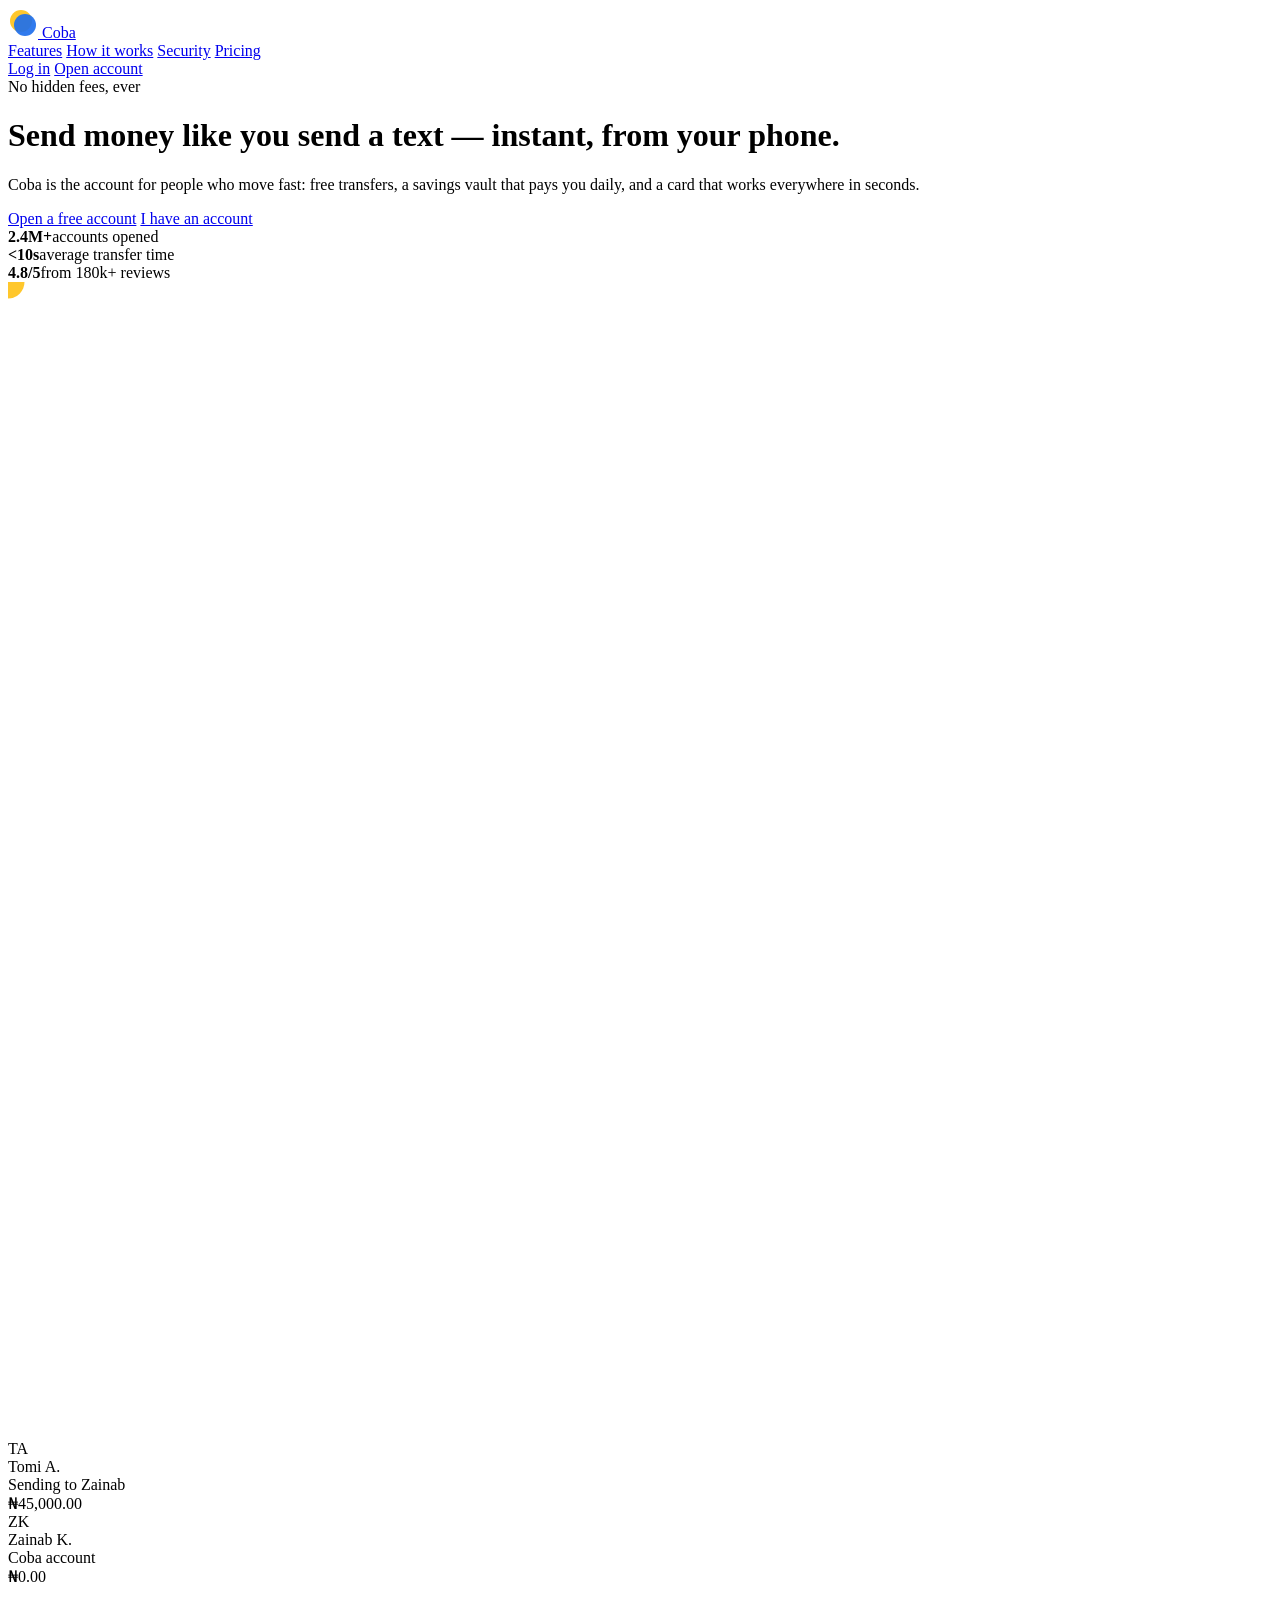
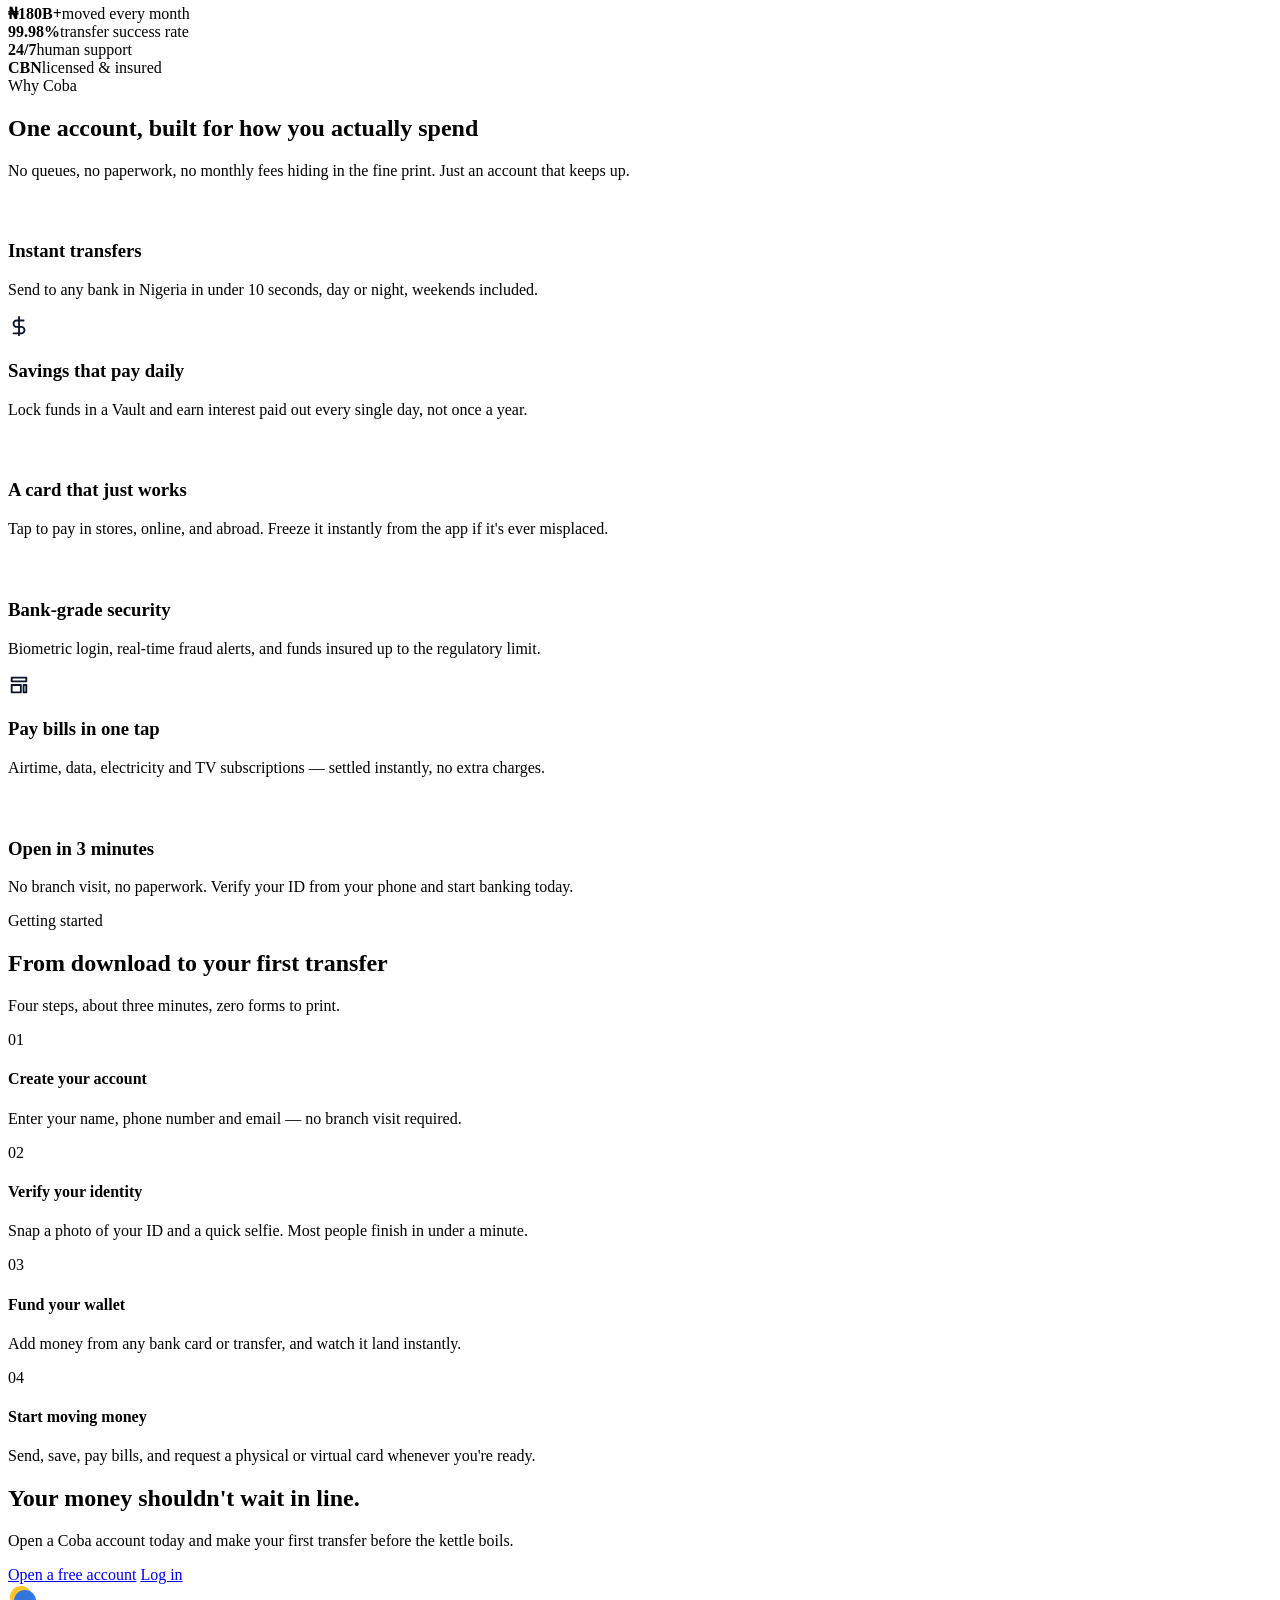
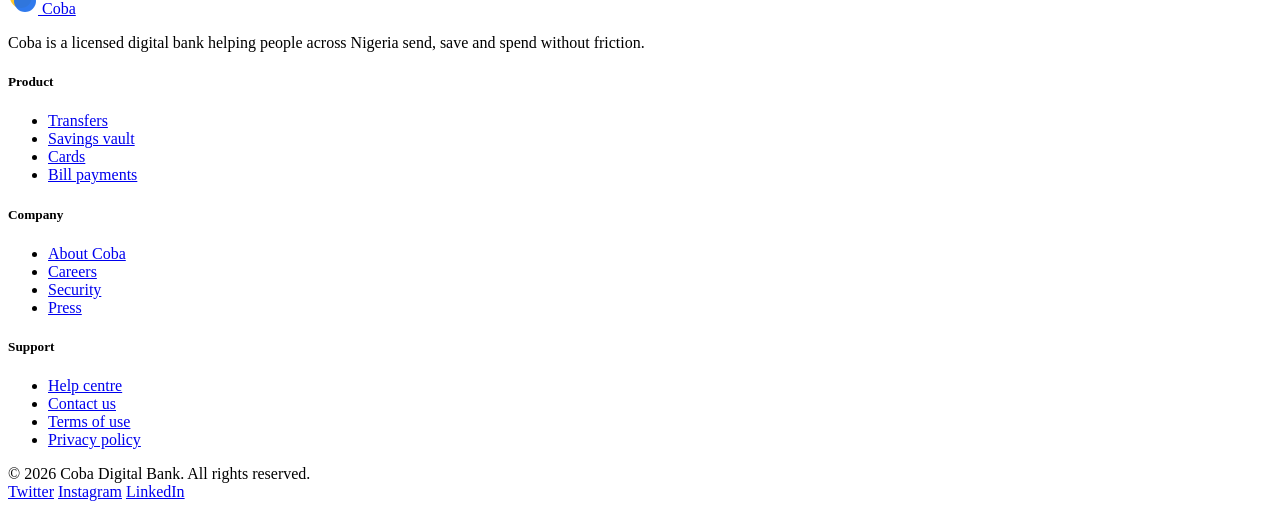
==== index.html @ 5fc4c396 "Add files via upload" ====
<!DOCTYPE html>
<html lang="en">
<head>
<meta charset="UTF-8">
<meta name="viewport" content="width=device-width, initial-scale=1.0">
<title>Coba — Banking that moves at the speed of now</title>
<link rel="stylesheet" href="styles.css">
</head>
<body>

<nav class="nav">
  <div class="nav-inner">
    <a href="index.html" class="logo">
      <span class="logo-mark">
        <svg viewBox="0 0 30 30" width="30" height="30">
          <circle cx="13" cy="13" r="11" fill="#FFC72C"/>
          <circle cx="17" cy="17" r="11" fill="#1E6FEB" opacity="0.92"/>
        </svg>
      </span>
      Coba
    </a>
    <div class="nav-links">
      <a href="#features">Features</a>
      <a href="#how">How it works</a>
      <a href="#trust">Security</a>
      <a href="#cta">Pricing</a>
    </div>
    <div class="nav-actions">
      <a href="login.html" class="btn btn-ghost">Log in</a>
      <a href="signup.html" class="btn btn-primary">Open account</a>
    </div>
  </div>
</nav>

<header class="hero">
  <div class="container hero-inner">
    <div class="hero-copy">
      <span class="eyebrow"><span class="dot"></span> No hidden fees, ever</span>
      <h1>Send money like you send a text — <span class="hl">instant</span>, from your phone.</h1>
      <p class="lead">Coba is the account for people who move fast: free transfers, a savings vault that pays you daily, and a card that works everywhere in seconds.</p>
      <div class="hero-cta">
        <a href="signup.html" class="btn btn-primary btn-lg">Open a free account</a>
        <a href="login.html" class="btn btn-ghost btn-lg">I have an account</a>
      </div>
      <div class="hero-proof">
        <div><b>2.4M+</b><span>accounts opened</span></div>
        <div><b>&lt;10s</b><span>average transfer time</span></div>
        <div><b>4.8/5</b><span>from 180k+ reviews</span></div>
      </div>
    </div>

    <div class="beam-stage" aria-hidden="true">
      <svg class="beam-path" viewBox="0 0 460 420" fill="none" xmlns="http://www.w3.org/2000/svg">
        <path id="beamCurve" d="M110 90 C 260 90, 200 330, 350 330" stroke="rgba(255,255,255,0.16)" stroke-width="2" stroke-dasharray="2 10" stroke-linecap="round"/>
        <circle id="beamSpark" class="beam-spark" r="6" fill="#FFC72C"/>
        <circle id="beamRing" r="6" fill="none" stroke="#FFC72C" stroke-width="2" opacity="0"/>
      </svg>

      <div class="beam-card from">
        <div class="who">
          <div class="avatar">TA</div>
          <div>
            <div class="name">Tomi A.</div>
            <div class="role">Sending to Zainab</div>
          </div>
        </div>
        <div class="amt">₦45,000.00</div>
      </div>

      <div class="beam-card to">
        <div class="who">
          <div class="avatar">ZK</div>
          <div>
            <div class="name">Zainab K.</div>
            <div class="role">Coba account</div>
          </div>
        </div>
        <div class="amt" id="receivedAmt">₦0.00</div>
        <span class="status" id="receivedStatus" style="opacity:0"><span class="dot"></span> Received</span>
      </div>
    </div>
  </div>
</header>

<section class="trustbar" id="trust">
  <div class="container trust-inner">
    <div class="trust-item"><b>₦180B+</b><span>moved every month</span></div>
    <div class="trust-item"><b>99.98%</b><span>transfer success rate</span></div>
    <div class="trust-item"><b>24/7</b><span>human support</span></div>
    <div class="trust-item"><b>CBN</b><span>licensed &amp; insured</span></div>
  </div>
</section>

<section id="features" class="features">
  <div class="container">
    <div class="section-head">
      <span class="kicker">Why Coba</span>
      <h2>One account, built for how you actually spend</h2>
      <p>No queues, no paperwork, no monthly fees hiding in the fine print. Just an account that keeps up.</p>
    </div>
    <div class="feature-grid">
      <div class="feature-card">
        <div class="feature-icon">
          <svg width="22" height="22" viewBox="0 0 24 24" fill="none"><path d="M4 12h16M14 6l6 6-6 6" stroke="#fff" stroke-width="2" stroke-linecap="round" stroke-linejoin="round"/></svg>
        </div>
        <h3>Instant transfers</h3>
        <p>Send to any bank in Nigeria in under 10 seconds, day or night, weekends included.</p>
      </div>
      <div class="feature-card">
        <div class="feature-icon">
          <svg width="22" height="22" viewBox="0 0 24 24" fill="none"><path d="M12 2v20M17 6H9.5a3.5 3.5 0 000 7h5a3.5 3.5 0 010 7H6" stroke="#0A1428" stroke-width="2" stroke-linecap="round"/></svg>
        </div>
        <h3>Savings that pay daily</h3>
        <p>Lock funds in a Vault and earn interest paid out every single day, not once a year.</p>
      </div>
      <div class="feature-card">
        <div class="feature-icon">
          <svg width="22" height="22" viewBox="0 0 24 24" fill="none"><rect x="3" y="6" width="18" height="13" rx="2.5" stroke="#fff" stroke-width="2"/><path d="M3 10h18" stroke="#fff" stroke-width="2"/></svg>
        </div>
        <h3>A card that just works</h3>
        <p>Tap to pay in stores, online, and abroad. Freeze it instantly from the app if it's ever misplaced.</p>
      </div>
      <div class="feature-card">
        <div class="feature-icon">
          <svg width="22" height="22" viewBox="0 0 24 24" fill="none"><path d="M12 3l7 3v6c0 4.5-3 7.5-7 9-4-1.5-7-4.5-7-9V6l7-3z" stroke="#fff" stroke-width="2" stroke-linejoin="round"/></svg>
        </div>
        <h3>Bank-grade security</h3>
        <p>Biometric login, real-time fraud alerts, and funds insured up to the regulatory limit.</p>
      </div>
      <div class="feature-card">
        <div class="feature-icon">
          <svg width="22" height="22" viewBox="0 0 24 24" fill="none"><path d="M4 4h16v4H4zM4 12h10v8H4zM17 12h3v8h-3z" stroke="#0A1428" stroke-width="2" stroke-linejoin="round"/></svg>
        </div>
        <h3>Pay bills in one tap</h3>
        <p>Airtime, data, electricity and TV subscriptions — settled instantly, no extra charges.</p>
      </div>
      <div class="feature-card">
        <div class="feature-icon">
          <svg width="22" height="22" viewBox="0 0 24 24" fill="none"><circle cx="12" cy="12" r="9" stroke="#fff" stroke-width="2"/><path d="M12 7v5l3 3" stroke="#fff" stroke-width="2" stroke-linecap="round"/></svg>
        </div>
        <h3>Open in 3 minutes</h3>
        <p>No branch visit, no paperwork. Verify your ID from your phone and start banking today.</p>
      </div>
    </div>
  </div>
</section>

<section id="how">
  <div class="container">
    <div class="section-head">
      <span class="kicker">Getting started</span>
      <h2>From download to your first transfer</h2>
      <p>Four steps, about three minutes, zero forms to print.</p>
    </div>
    <div class="steps">
      <div class="step">
        <div class="step-num">01</div>
        <h4>Create your account</h4>
        <p>Enter your name, phone number and email — no branch visit required.</p>
        <div class="step-line"></div>
      </div>
      <div class="step">
        <div class="step-num">02</div>
        <h4>Verify your identity</h4>
        <p>Snap a photo of your ID and a quick selfie. Most people finish in under a minute.</p>
        <div class="step-line"></div>
      </div>
      <div class="step">
        <div class="step-num">03</div>
        <h4>Fund your wallet</h4>
        <p>Add money from any bank card or transfer, and watch it land instantly.</p>
        <div class="step-line"></div>
      </div>
      <div class="step">
        <div class="step-num">04</div>
        <h4>Start moving money</h4>
        <p>Send, save, pay bills, and request a physical or virtual card whenever you're ready.</p>
        <div class="step-line"></div>
      </div>
    </div>
  </div>
</section>

<section id="cta">
  <div class="container">
    <div class="cta-band">
      <div class="cta-text">
        <h2>Your money shouldn't wait in line.</h2>
        <p>Open a Coba account today and make your first transfer before the kettle boils.</p>
      </div>
      <div class="cta-actions">
        <a href="signup.html" class="btn btn-primary btn-lg">Open a free account</a>
        <a href="login.html" class="btn btn-ghost btn-lg">Log in</a>
      </div>
    </div>
  </div>
</section>

<footer>
  <div class="container">
    <div class="footer-grid">
      <div class="footer-brand">
        <a href="index.html" class="logo">
          <span class="logo-mark">
            <svg viewBox="0 0 30 30" width="30" height="30">
              <circle cx="13" cy="13" r="11" fill="#FFC72C"/>
              <circle cx="17" cy="17" r="11" fill="#1E6FEB" opacity="0.92"/>
            </svg>
          </span>
          Coba
        </a>
        <p>Coba is a licensed digital bank helping people across Nigeria send, save and spend without friction.</p>
      </div>
      <div class="footer-col">
        <h5>Product</h5>
        <ul>
          <li><a href="#features">Transfers</a></li>
          <li><a href="#features">Savings vault</a></li>
          <li><a href="#features">Cards</a></li>
          <li><a href="#features">Bill payments</a></li>
        </ul>
      </div>
      <div class="footer-col">
        <h5>Company</h5>
        <ul>
          <li><a href="#">About Coba</a></li>
          <li><a href="#">Careers</a></li>
          <li><a href="#trust">Security</a></li>
          <li><a href="#">Press</a></li>
        </ul>
      </div>
      <div class="footer-col">
        <h5>Support</h5>
        <ul>
          <li><a href="#">Help centre</a></li>
          <li><a href="#">Contact us</a></li>
          <li><a href="#">Terms of use</a></li>
          <li><a href="#">Privacy policy</a></li>
        </ul>
      </div>
    </div>
    <div class="footer-bottom">
      <span>© 2026 Coba Digital Bank. All rights reserved.</span>
      <div class="socials">
        <a href="#" aria-label="Twitter">Twitter</a>
        <a href="#" aria-label="Instagram">Instagram</a>
        <a href="#" aria-label="LinkedIn">LinkedIn</a>
      </div>
    </div>
  </div>
</footer>

<script src="script.js"></script>
</body>
</html>
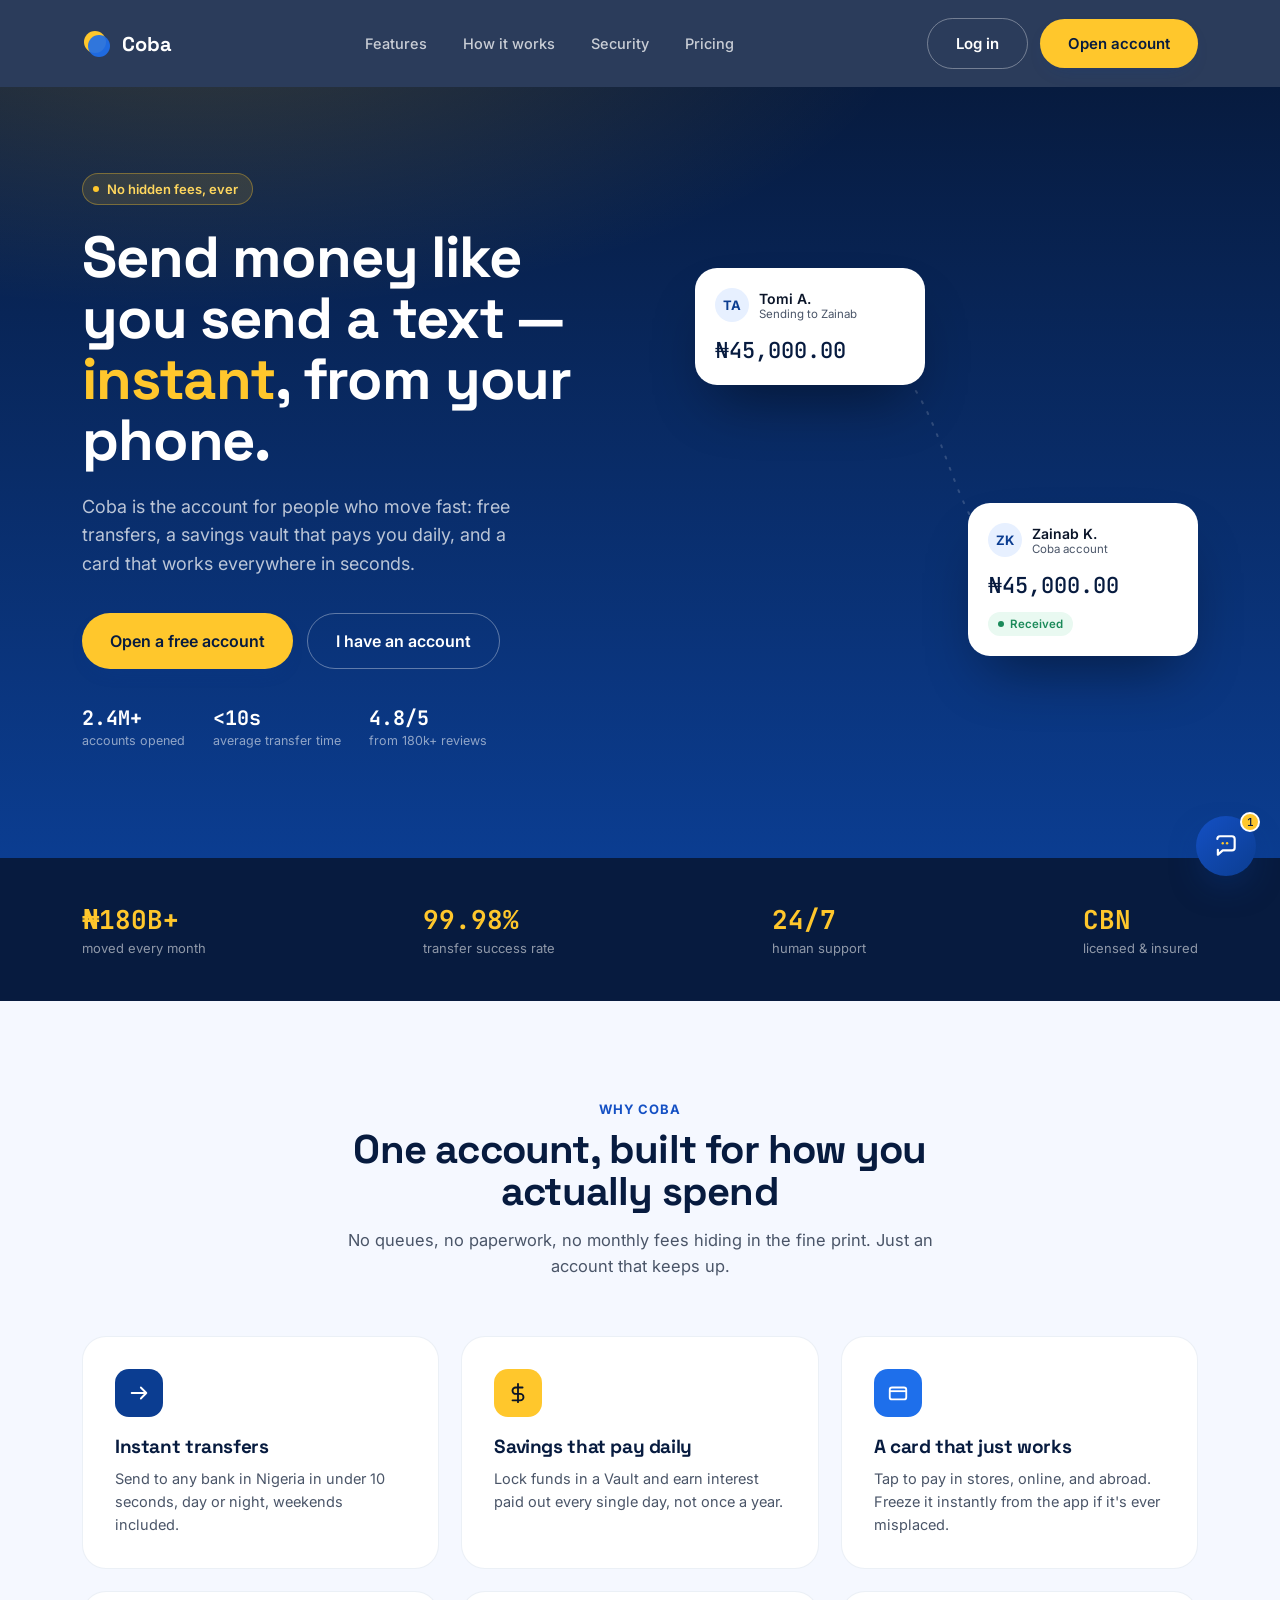
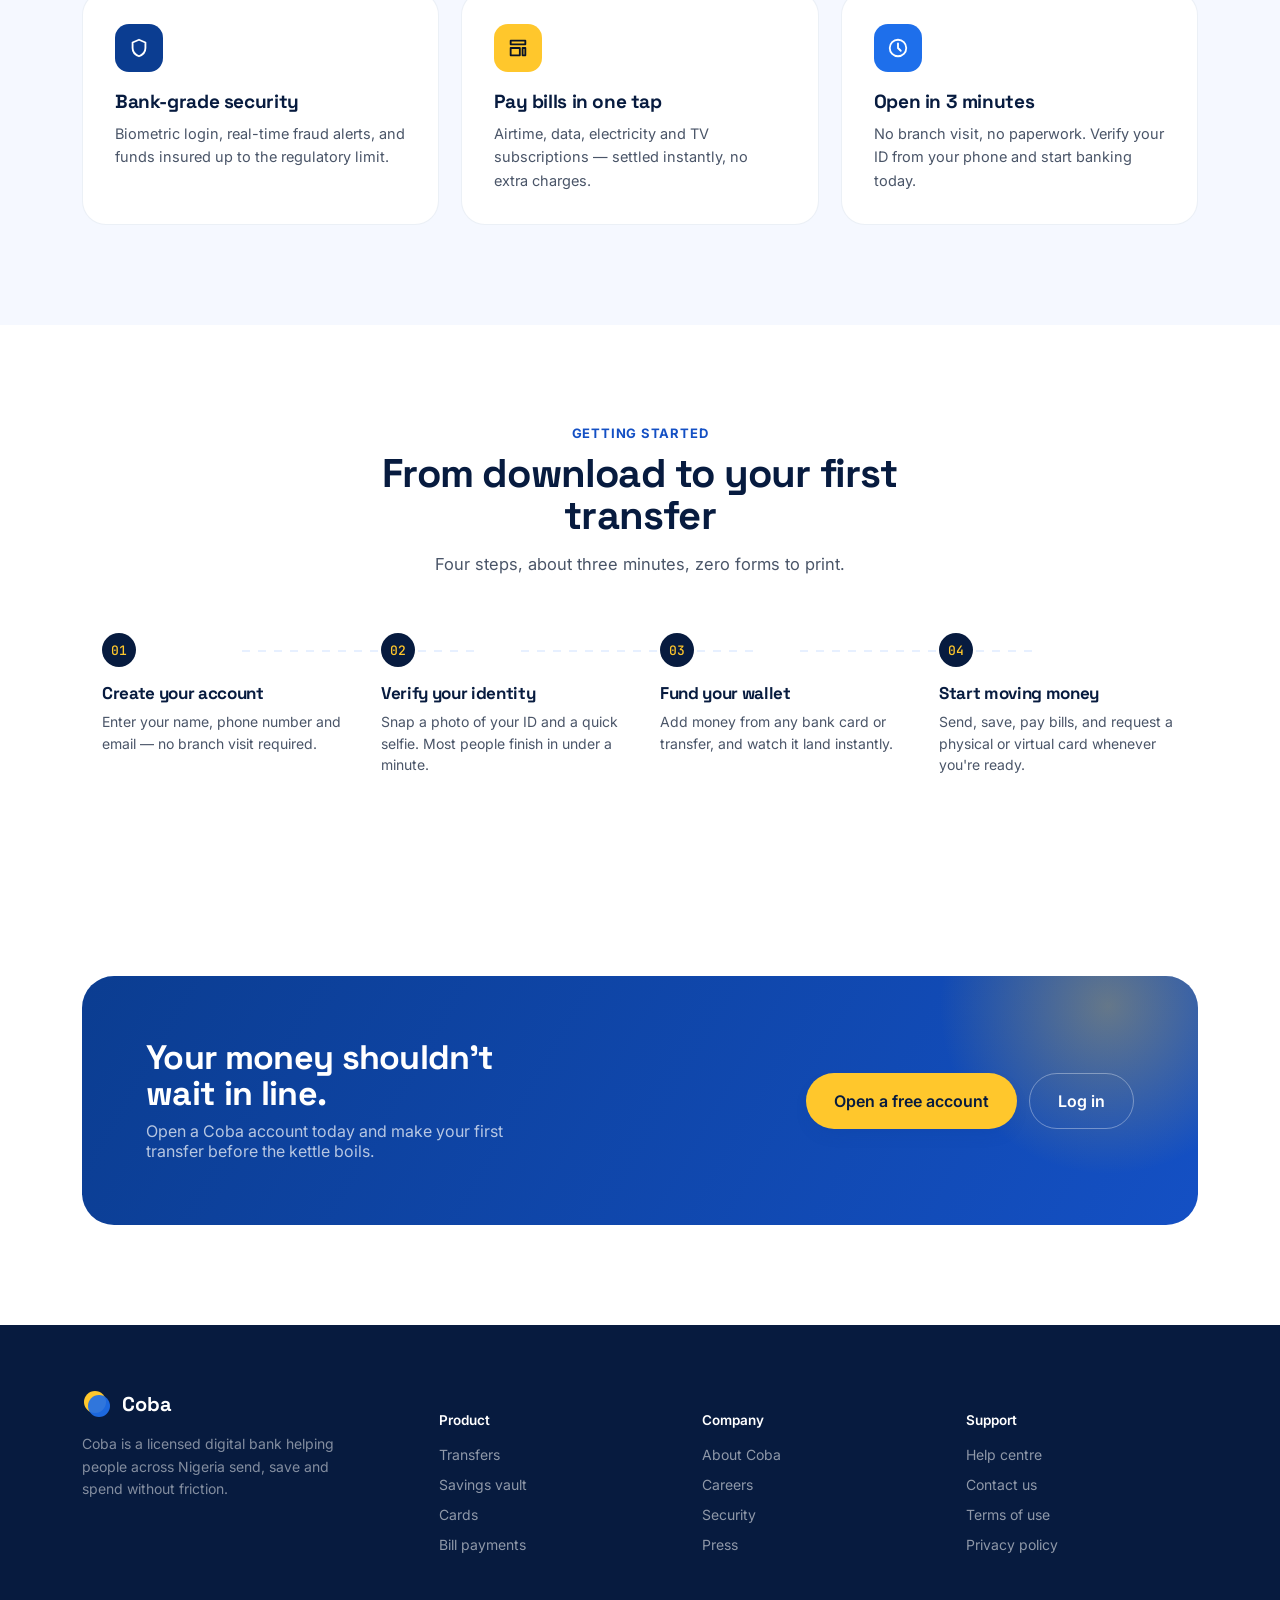
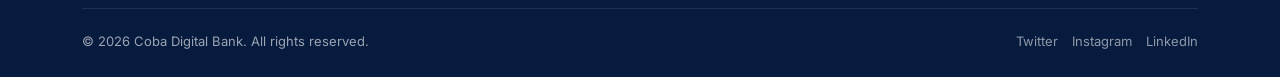
==== commit da243db5: "Add files via upload" ====
--- a/index.html
+++ b/index.html
@@ -5,6 +5,7 @@
 <meta name="viewport" content="width=device-width, initial-scale=1.0">
 <title>Coba — Banking that moves at the speed of now</title>
 <link rel="stylesheet" href="styles.css">
+<link rel="stylesheet" href="chat-widget.css">
 </head>
 <body>
 
@@ -250,6 +251,72 @@
   </div>
 </footer>
 
+<div id="cobaChatRoot">
+  <button id="chatBubble" class="chat-bubble" aria-label="Open Coba Assistant">
+    <svg class="icon-chat" width="26" height="26" viewBox="0 0 24 24" fill="none"><path d="M4 5.5A2.5 2.5 0 0 1 6.5 3h11A2.5 2.5 0 0 1 20 5.5v8a2.5 2.5 0 0 1-2.5 2.5H9l-4.5 4V15.5" stroke="#fff" stroke-width="2" stroke-linejoin="round" stroke-linecap="round"/><circle cx="9" cy="9.5" r="1.1" fill="#FFC72C"/><circle cx="13" cy="9.5" r="1.1" fill="#FFC72C"/></svg>
+    <svg class="icon-close" width="22" height="22" viewBox="0 0 24 24" fill="none"><path d="M6 6l12 12M18 6L6 18" stroke="#fff" stroke-width="2.2" stroke-linecap="round"/></svg>
+    <span class="chat-bubble-ping" aria-hidden="true"></span>
+    <span class="chat-bubble-badge" id="chatBadge">1</span>
+  </button>
+
+  <div class="chat-panel" id="chatPanel" role="dialog" aria-label="Coba Assistant" aria-hidden="true">
+    <div class="chat-panel-inner">
+      <div class="chat-sidebar-overlay" id="sidebarOverlay"></div>
+
+      <div class="chat-sidebar" id="chatSidebar">
+        <div class="chat-sidebar-head">
+          <span>Your chats</span>
+          <button class="icon-btn" id="closeSidebarBtn" aria-label="Close chat list" style="background:rgba(11,61,145,0.08);color:#0B3D91;">
+            <svg width="14" height="14" viewBox="0 0 24 24" fill="none"><path d="M6 6l12 12M18 6L6 18" stroke="currentColor" stroke-width="2.2" stroke-linecap="round"/></svg>
+          </button>
+        </div>
+        <button class="new-chat-btn" id="newChatBtn">
+          <svg width="14" height="14" viewBox="0 0 24 24" fill="none"><path d="M12 5v14M5 12h14" stroke="currentColor" stroke-width="2.2" stroke-linecap="round"/></svg>
+          New chat
+        </button>
+        <div class="chat-session-list" id="chatSessionList"></div>
+      </div>
+
+      <div class="chat-main">
+        <div class="chat-header">
+          <button class="icon-btn" id="historyBtn" aria-label="Chat history">
+            <svg width="16" height="16" viewBox="0 0 24 24" fill="none"><circle cx="12" cy="12" r="9" stroke="#fff" stroke-width="2"/><path d="M12 7v5l3 3" stroke="#fff" stroke-width="2" stroke-linecap="round"/></svg>
+          </button>
+          <div class="chat-header-title">
+            <span class="chat-avatar">
+              <svg viewBox="0 0 30 30" width="20" height="20"><circle cx="13" cy="13" r="11" fill="#FFC72C"/><circle cx="17" cy="17" r="11" fill="#1E6FEB" opacity="0.92"/></svg>
+            </span>
+            <div>
+              <div class="chat-name">Coba Assistant</div>
+              <div class="chat-status"><span class="dot"></span>Online</div>
+            </div>
+          </div>
+          <button class="icon-btn" id="closeChatBtn" aria-label="Close chat">
+            <svg width="14" height="14" viewBox="0 0 24 24" fill="none"><path d="M6 6l12 12M18 6L6 18" stroke="#fff" stroke-width="2.2" stroke-linecap="round"/></svg>
+          </button>
+        </div>
+
+        <div class="chat-messages" id="chatMessages"></div>
+
+        <div class="chat-suggestions" id="chatSuggestions">
+          <button type="button" class="suggestion-chip">How do I open an account?</button>
+          <button type="button" class="suggestion-chip">What are transfer fees?</button>
+          <button type="button" class="suggestion-chip">Is my money safe?</button>
+          <button type="button" class="suggestion-chip">My card is lost</button>
+        </div>
+
+        <form class="chat-input-row" id="chatForm">
+          <input type="text" id="chatInput" placeholder="Ask Coba Assistant..." autocomplete="off">
+          <button type="submit" class="chat-send-btn" aria-label="Send message">
+            <svg width="16" height="16" viewBox="0 0 24 24" fill="none"><path d="M3 11l18-8-8 18-2-8-8-2z" fill="#0A1428"/></svg>
+          </button>
+        </form>
+      </div>
+    </div>
+  </div>
+</div>
+
+<script src="chat-widget.js"></script>
 <script src="script.js"></script>
 </body>
 </html>
--- a/styles.css
+++ b/styles.css
@@ -0,0 +1,501 @@
+/* ============================================
+   COBA — Design Tokens
+   Palette: Deep Blue (trust) + Sun Yellow (energy) + White (clarity)
+   Type: Space Grotesk (display) / Inter (body) / JetBrains Mono (data)
+   Signature: the "Beam" — a traveling spark that represents money moving
+   ============================================ */
+
+@import url('https://fonts.googleapis.com/css2?family=Space+Grotesk:wght@500;600;700&family=Inter:wght@400;500;600;700&family=JetBrains+Mono:wght@500&display=swap');
+
+:root{
+  --blue-950:#071B3F;
+  --blue-900:#0B3D91;
+  --blue-700:#1450C4;
+  --blue-500:#1E6FEB;
+  --blue-100:#E7F0FF;
+  --blue-50:#F5F8FF;
+  --yellow-500:#FFC72C;
+  --yellow-400:#FFD75E;
+  --yellow-100:#FFF4D6;
+  --ink:#0A1428;
+  --ink-soft:#4A5568;
+  --white:#FFFFFF;
+
+  --font-display:'Space Grotesk', sans-serif;
+  --font-body:'Inter', sans-serif;
+  --font-mono:'JetBrains Mono', monospace;
+
+  --radius-lg:24px;
+  --radius-md:14px;
+  --radius-sm:8px;
+  --shadow-soft: 0 20px 50px -20px rgba(11,61,145,0.25);
+  --shadow-tight: 0 8px 20px -10px rgba(11,61,145,0.3);
+}
+
+*{box-sizing:border-box;}
+html{scroll-behavior:smooth;}
+body{
+  margin:0;
+  font-family:var(--font-body);
+  color:var(--ink);
+  background:var(--white);
+  -webkit-font-smoothing:antialiased;
+}
+img,svg{display:block;max-width:100%;}
+a{color:inherit;text-decoration:none;}
+button{font-family:inherit;cursor:pointer;}
+h1,h2,h3,h4{font-family:var(--font-display);margin:0;line-height:1.05;letter-spacing:-0.02em;}
+p{margin:0;}
+ul{margin:0;padding:0;list-style:none;}
+
+.container{
+  max-width:1180px;
+  margin:0 auto;
+  padding:0 32px;
+}
+
+@media (prefers-reduced-motion: reduce){
+  *{animation-duration:0.01ms !important; animation-iteration-count:1 !important; transition-duration:0.01ms !important; scroll-behavior:auto !important;}
+}
+
+/* Focus visibility */
+a:focus-visible, button:focus-visible, input:focus-visible{
+  outline:3px solid var(--blue-500);
+  outline-offset:2px;
+  border-radius:6px;
+}
+
+/* ---------- Buttons ---------- */
+.btn{
+  display:inline-flex;
+  align-items:center;
+  justify-content:center;
+  gap:8px;
+  padding:15px 28px;
+  border-radius:100px;
+  border:none;
+  font-weight:600;
+  font-size:15px;
+  transition:transform .18s ease, box-shadow .18s ease, background .18s ease;
+  white-space:nowrap;
+}
+.btn-primary{
+  background:var(--yellow-500);
+  color:var(--blue-950);
+  box-shadow:var(--shadow-tight);
+}
+.btn-primary:hover{transform:translateY(-2px); background:var(--yellow-400);}
+.btn-ghost{
+  background:transparent;
+  color:var(--white);
+  border:1.5px solid rgba(255,255,255,0.35);
+}
+.btn-ghost:hover{background:rgba(255,255,255,0.1);}
+.btn-outline-blue{
+  background:transparent;
+  border:1.5px solid var(--blue-900);
+  color:var(--blue-900);
+}
+.btn-outline-blue:hover{background:var(--blue-50);}
+.btn-block{width:100%;}
+.btn-lg{padding:17px 28px; font-size:16px;}
+
+/* ---------- Navbar ---------- */
+.nav{
+  position:sticky;
+  top:0;
+  z-index:50;
+  background:rgba(7,27,63,0.85);
+  backdrop-filter:blur(14px);
+  -webkit-backdrop-filter:blur(14px);
+}
+.nav-inner{
+  display:flex;
+  align-items:center;
+  justify-content:space-between;
+  padding:18px 32px;
+  max-width:1180px;
+  margin:0 auto;
+}
+.logo{
+  display:flex;
+  align-items:center;
+  gap:10px;
+  font-family:var(--font-display);
+  font-weight:700;
+  font-size:20px;
+  color:var(--white);
+}
+.logo-mark{
+  width:30px;height:30px;position:relative;flex:none;
+}
+.nav-links{
+  display:flex;
+  gap:36px;
+  align-items:center;
+}
+.nav-links a{
+  color:rgba(255,255,255,0.75);
+  font-size:14.5px;
+  font-weight:500;
+  transition:color .15s ease;
+}
+.nav-links a:hover{color:var(--white);}
+.nav-actions{display:flex;gap:12px;align-items:center;}
+.nav-toggle{display:none;}
+
+@media (max-width: 860px){
+  .nav-links{display:none;}
+  .nav-actions .btn-ghost{display:none;}
+}
+
+/* ---------- Hero ---------- */
+.hero{
+  background:
+    radial-gradient(1200px 500px at 15% -10%, rgba(255,199,44,0.18), transparent 60%),
+    linear-gradient(180deg, var(--blue-950) 0%, var(--blue-900) 100%);
+  color:var(--white);
+  padding:86px 0 110px;
+  position:relative;
+  overflow:hidden;
+}
+.hero-inner{
+  display:grid;
+  grid-template-columns:1.05fr 0.95fr;
+  gap:56px;
+  align-items:center;
+}
+.eyebrow{
+  display:inline-flex;
+  align-items:center;
+  gap:8px;
+  background:rgba(255,199,44,0.12);
+  border:1px solid rgba(255,199,44,0.35);
+  color:var(--yellow-400);
+  font-size:13px;
+  font-weight:600;
+  padding:7px 14px 7px 10px;
+  border-radius:100px;
+  margin-bottom:22px;
+}
+.eyebrow .dot{width:6px;height:6px;border-radius:50%;background:var(--yellow-500);}
+.hero h1{
+  font-size:clamp(36px, 4.6vw, 58px);
+  font-weight:700;
+  margin-bottom:22px;
+}
+.hero h1 .hl{color:var(--yellow-500);}
+.hero p.lead{
+  font-size:18px;
+  line-height:1.6;
+  color:rgba(255,255,255,0.72);
+  max-width:460px;
+  margin-bottom:34px;
+}
+.hero-cta{display:flex;gap:14px;flex-wrap:wrap;margin-bottom:36px;}
+.hero-proof{
+  display:flex;
+  gap:28px;
+  flex-wrap:wrap;
+}
+.hero-proof div{display:flex;flex-direction:column;gap:2px;}
+.hero-proof b{font-family:var(--font-mono);font-size:20px;color:var(--white);}
+.hero-proof span{font-size:12.5px;color:rgba(255,255,255,0.55);}
+
+/* ---------- Signature element: The Beam (phone-to-phone transfer) ---------- */
+.beam-stage{
+  position:relative;
+  height:420px;
+}
+.beam-card{
+  position:absolute;
+  width:230px;
+  background:var(--white);
+  border-radius:22px;
+  box-shadow:0 30px 60px -20px rgba(0,0,0,0.45);
+  padding:20px;
+  color:var(--ink);
+}
+.beam-card.from{top:18px; left:0;}
+.beam-card.to{bottom:14px; right:0;}
+.beam-card .who{display:flex;align-items:center;gap:10px;margin-bottom:14px;}
+.beam-card .avatar{width:34px;height:34px;border-radius:50%;background:var(--blue-100);display:flex;align-items:center;justify-content:center;font-weight:700;color:var(--blue-900);font-size:13px;}
+.beam-card .name{font-weight:600;font-size:14px;}
+.beam-card .role{font-size:11.5px;color:var(--ink-soft);}
+.beam-card .amt{font-family:var(--font-mono);font-size:22px;font-weight:500;color:var(--blue-950);}
+.beam-card .status{
+  display:inline-flex;align-items:center;gap:6px;
+  font-size:11.5px;font-weight:600;color:#1B8A5A;
+  background:#E9F9F1;padding:5px 10px;border-radius:100px;margin-top:12px;
+}
+.beam-card .status .dot{width:6px;height:6px;border-radius:50%;background:#1B8A5A;}
+.beam-path{position:absolute;inset:0;width:100%;height:100%;overflow:visible;}
+.beam-spark{filter:drop-shadow(0 0 8px rgba(255,199,44,0.9));}
+
+/* ---------- Section basics ---------- */
+section{padding:100px 0;}
+.section-head{max-width:600px;margin:0 auto 56px;text-align:center;}
+.section-head .kicker{
+  color:var(--blue-700);
+  font-weight:700;
+  font-size:13px;
+  letter-spacing:0.06em;
+  text-transform:uppercase;
+  margin-bottom:12px;
+  display:block;
+}
+.section-head h2{font-size:clamp(28px,3.2vw,40px);margin-bottom:14px;color:var(--blue-950);}
+.section-head p{color:var(--ink-soft);font-size:16.5px;line-height:1.6;}
+
+/* ---------- Feature grid ---------- */
+.features{background:var(--blue-50);}
+.feature-grid{
+  display:grid;
+  grid-template-columns:repeat(3,1fr);
+  gap:22px;
+}
+.feature-card{
+  background:var(--white);
+  border-radius:var(--radius-lg);
+  padding:32px;
+  border:1px solid rgba(11,61,145,0.08);
+  transition:transform .2s ease, box-shadow .2s ease;
+}
+.feature-card:hover{transform:translateY(-4px); box-shadow:var(--shadow-soft);}
+.feature-icon{
+  width:48px;height:48px;border-radius:14px;
+  display:flex;align-items:center;justify-content:center;
+  margin-bottom:20px;
+  background:var(--blue-900);
+}
+.feature-card:nth-child(3n-1) .feature-icon{background:var(--yellow-500);}
+.feature-card:nth-child(3n) .feature-icon{background:var(--blue-500);}
+.feature-card h3{font-size:19px;margin-bottom:10px;color:var(--blue-950);}
+.feature-card p{color:var(--ink-soft);font-size:14.5px;line-height:1.6;}
+
+/* ---------- How it works / steps ---------- */
+.steps{display:grid;grid-template-columns:repeat(4,1fr);gap:0;position:relative;}
+.step{position:relative;padding:0 20px;text-align:left;}
+.step-num{
+  font-family:var(--font-mono);
+  font-size:13px;
+  color:var(--yellow-500);
+  background:var(--blue-950);
+  width:34px;height:34px;border-radius:50%;
+  display:flex;align-items:center;justify-content:center;
+  margin-bottom:18px;
+  font-weight:500;
+}
+.step h4{font-size:17px;margin-bottom:8px;color:var(--blue-950);}
+.step p{font-size:14px;color:var(--ink-soft);line-height:1.55;}
+.step-line{
+  position:absolute;top:17px;left:calc(50% + 20px);width:calc(100% - 40px);height:2px;
+  background:repeating-linear-gradient(90deg, var(--blue-100) 0 8px, transparent 8px 16px);
+}
+.step:last-child .step-line{display:none;}
+
+/* ---------- Stats / trust bar ---------- */
+.trustbar{
+  background:var(--blue-950);
+  padding:44px 0;
+}
+.trust-inner{display:flex;justify-content:space-between;flex-wrap:wrap;gap:24px;}
+.trust-item{color:rgba(255,255,255,0.9);}
+.trust-item b{font-family:var(--font-mono);font-size:26px;display:block;color:var(--yellow-500);}
+.trust-item span{font-size:13px;color:rgba(255,255,255,0.55);}
+
+/* ---------- CTA band ---------- */
+.cta-band{
+  background:linear-gradient(120deg, var(--blue-900), var(--blue-700));
+  border-radius:32px;
+  padding:64px;
+  margin:0 32px;
+  max-width:1180px;
+  margin-inline:auto;
+  color:var(--white);
+  display:flex;
+  align-items:center;
+  justify-content:space-between;
+  gap:32px;
+  position:relative;
+  overflow:hidden;
+}
+.cta-band::after{
+  content:'';
+  position:absolute;
+  width:340px;height:340px;
+  background:radial-gradient(circle, rgba(255,199,44,0.35), transparent 70%);
+  top:-140px;right:-80px;
+  border-radius:50%;
+}
+.cta-band h2{font-size:clamp(24px,3vw,34px);margin-bottom:10px;max-width:420px;}
+.cta-band p{color:rgba(255,255,255,0.7);max-width:400px;}
+.cta-text{position:relative;z-index:1;}
+.cta-actions{position:relative;z-index:1;display:flex;gap:12px;flex-wrap:wrap;}
+
+/* ---------- Footer ---------- */
+footer{background:var(--blue-950); color:rgba(255,255,255,0.6); padding:64px 0 28px;}
+.footer-grid{
+  display:grid;
+  grid-template-columns:1.4fr repeat(3,1fr);
+  gap:32px;
+  padding-bottom:44px;
+  border-bottom:1px solid rgba(255,255,255,0.1);
+}
+.footer-brand p{margin-top:14px;font-size:14px;line-height:1.6;max-width:260px;color:rgba(255,255,255,0.5);}
+.footer-col h5{color:var(--white);font-size:13.5px;margin-bottom:16px;font-weight:600;}
+.footer-col ul li{margin-bottom:10px;}
+.footer-col a{font-size:14px;color:rgba(255,255,255,0.55);transition:color .15s ease;}
+.footer-col a:hover{color:var(--yellow-500);}
+.footer-bottom{
+  display:flex;justify-content:space-between;align-items:center;
+  padding-top:24px;font-size:13px;flex-wrap:wrap;gap:12px;
+}
+.footer-bottom .socials{display:flex;gap:14px;}
+.footer-bottom .socials a{color:rgba(255,255,255,0.55);}
+
+/* ============================================
+   AUTH PAGES (login / signup)
+   ============================================ */
+.auth-body{
+  min-height:100vh;
+  display:grid;
+  grid-template-columns:1fr 1fr;
+  background:var(--white);
+}
+.auth-visual{
+  background:
+    radial-gradient(900px 400px at 90% 0%, rgba(255,199,44,0.18), transparent 60%),
+    linear-gradient(160deg, var(--blue-950), var(--blue-900));
+  color:var(--white);
+  padding:56px;
+  display:flex;
+  flex-direction:column;
+  justify-content:space-between;
+  position:relative;
+  overflow:hidden;
+}
+.auth-visual .logo{margin-bottom:0;}
+.auth-quote{max-width:380px;}
+.auth-quote .mark{font-family:var(--font-display);font-size:44px;color:var(--yellow-500);line-height:1;margin-bottom:12px;}
+.auth-quote p{font-size:20px;line-height:1.5;font-weight:500;margin-bottom:18px;}
+.auth-quote .who{font-size:13.5px;color:rgba(255,255,255,0.6);}
+.auth-card-float{
+  position:absolute;
+  bottom:-40px;
+  right:-30px;
+  width:260px;
+  background:var(--white);
+  color:var(--ink);
+  border-radius:20px;
+  padding:20px;
+  box-shadow:0 30px 60px -15px rgba(0,0,0,0.5);
+}
+.auth-card-float .row{display:flex;justify-content:space-between;align-items:center;margin-bottom:12px;}
+.auth-card-float .bal{font-family:var(--font-mono);font-size:24px;font-weight:500;}
+.auth-card-float .chip{width:34px;height:24px;border-radius:6px;background:linear-gradient(135deg,var(--yellow-400),var(--yellow-500));}
+.auth-card-float .num{font-family:var(--font-mono);font-size:13px;letter-spacing:2px;color:var(--ink-soft);}
+
+.auth-form-wrap{
+  display:flex;
+  align-items:center;
+  justify-content:center;
+  padding:56px 40px;
+}
+.auth-form{width:100%;max-width:400px;}
+.auth-form .back-link{
+  display:inline-flex;align-items:center;gap:6px;
+  font-size:13.5px;color:var(--ink-soft);margin-bottom:28px;font-weight:500;
+}
+.auth-form .back-link:hover{color:var(--blue-900);}
+.auth-form h1{font-size:29px;color:var(--blue-950);margin-bottom:8px;}
+.auth-form .sub{color:var(--ink-soft);font-size:15px;margin-bottom:32px;}
+.auth-form .sub a{color:var(--blue-700);font-weight:600;}
+
+.field{margin-bottom:20px;}
+.field label{
+  display:block;font-size:13.5px;font-weight:600;color:var(--ink);margin-bottom:7px;
+}
+.field .input-wrap{position:relative;}
+.field input{
+  width:100%;
+  padding:14px 16px;
+  border:1.5px solid #E2E8F0;
+  border-radius:12px;
+  font-size:15px;
+  font-family:var(--font-body);
+  color:var(--ink);
+  background:var(--white);
+  transition:border-color .15s ease, box-shadow .15s ease;
+}
+.field input::placeholder{color:#A0AEC0;}
+.field input:focus{
+  border-color:var(--blue-500);
+  outline:none;
+  box-shadow:0 0 0 4px rgba(30,111,235,0.12);
+}
+.field-hint{font-size:12.5px;color:var(--ink-soft);margin-top:6px;}
+.field-error{font-size:12.5px;color:#D64545;margin-top:6px;display:none;}
+.field.invalid input{border-color:#D64545;}
+.field.invalid .field-error{display:block;}
+
+.toggle-pass{
+  position:absolute;right:14px;top:50%;transform:translateY(-50%);
+  background:none;border:none;color:var(--ink-soft);font-size:12.5px;font-weight:600;
+}
+
+.name-row{display:grid;grid-template-columns:1fr 1fr;gap:14px;}
+
+.row-between{display:flex;justify-content:space-between;align-items:center;margin-bottom:24px;flex-wrap:wrap;gap:10px;}
+.checkbox-row{display:flex;align-items:flex-start;gap:10px;font-size:13.5px;color:var(--ink-soft);line-height:1.5;}
+.checkbox-row input{margin-top:3px;accent-color:var(--blue-700);}
+.checkbox-row a{color:var(--blue-700);font-weight:600;}
+.forgot-link{font-size:13.5px;color:var(--blue-700);font-weight:600;}
+
+.strength-meter{display:flex;gap:5px;margin-top:8px;}
+.strength-meter span{height:4px;flex:1;background:#E2E8F0;border-radius:3px;transition:background .2s ease;}
+
+.divider{
+  display:flex;align-items:center;gap:14px;margin:26px 0;
+  color:var(--ink-soft);font-size:13px;
+}
+.divider::before,.divider::after{content:'';flex:1;height:1px;background:#E2E8F0;}
+
+.social-row{display:grid;grid-template-columns:1fr 1fr;gap:12px;}
+.btn-social{
+  border:1.5px solid #E2E8F0;background:var(--white);color:var(--ink);
+  padding:12px;border-radius:12px;font-weight:600;font-size:14px;
+  display:flex;align-items:center;justify-content:center;gap:8px;
+}
+.btn-social:hover{background:var(--blue-50);}
+
+.form-msg{
+  display:none;
+  align-items:center;gap:8px;
+  background:#E9F9F1;color:#1B8A5A;
+  font-size:13.5px;font-weight:600;
+  padding:12px 14px;border-radius:10px;margin-bottom:20px;
+}
+.form-msg.show{display:flex;}
+
+@media (max-width: 980px){
+  .auth-body{grid-template-columns:1fr;}
+  .auth-visual{display:none;}
+  .hero-inner{grid-template-columns:1fr;}
+  .beam-stage{height:320px;margin-top:20px;}
+  .feature-grid{grid-template-columns:1fr 1fr;}
+  .steps{grid-template-columns:1fr 1fr; row-gap:36px;}
+  .step-line{display:none;}
+  .footer-grid{grid-template-columns:1fr 1fr;}
+  .cta-band{flex-direction:column;align-items:flex-start;padding:40px;}
+}
+@media (max-width: 600px){
+  section{padding:70px 0;}
+  .container{padding:0 20px;}
+  .feature-grid{grid-template-columns:1fr;}
+  .steps{grid-template-columns:1fr;}
+  .footer-grid{grid-template-columns:1fr;gap:28px;}
+  .name-row{grid-template-columns:1fr;}
+  .auth-form-wrap{padding:40px 22px;}
+  .trust-inner{justify-content:flex-start;}
+}
--- a/chat-widget.css
+++ b/chat-widget.css
@@ -0,0 +1,336 @@
+/* ============================================
+   COBA ASSISTANT — floating chat widget
+   Reuses design tokens from styles.css
+   ============================================ */
+
+#cobaChatRoot{
+  position:fixed;
+  right:24px;
+  bottom:24px;
+  z-index:999;
+  font-family:var(--font-body);
+}
+
+/* ---------- Bubble ---------- */
+.chat-bubble{
+  width:60px;height:60px;
+  border-radius:50%;
+  border:none;
+  background:linear-gradient(135deg, var(--blue-700), var(--blue-900));
+  box-shadow:0 14px 34px -10px rgba(11,61,145,0.55);
+  display:flex;align-items:center;justify-content:center;
+  position:relative;
+  transition:transform .2s ease, box-shadow .2s ease;
+}
+.chat-bubble:hover{transform:translateY(-3px) scale(1.03); box-shadow:0 18px 40px -8px rgba(11,61,145,0.6);}
+.chat-bubble svg{position:relative;z-index:1;}
+.chat-bubble .icon-close{display:none;}
+.chat-bubble.is-open .icon-chat{display:none;}
+.chat-bubble.is-open .icon-close{display:block;}
+
+.chat-bubble-badge{
+  position:absolute;
+  top:-4px;right:-4px;
+  background:var(--yellow-500);
+  color:var(--blue-950);
+  font-family:var(--font-mono);
+  font-size:11px;font-weight:500;
+  width:20px;height:20px;
+  border-radius:50%;
+  display:flex;align-items:center;justify-content:center;
+  border:2px solid var(--white);
+}
+.chat-bubble-badge.hidden{display:none;}
+
+.chat-bubble-ping{
+  position:absolute;inset:0;border-radius:50%;
+  border:2px solid var(--yellow-500);
+  opacity:0;
+  animation:cobaPing 2.8s ease-out infinite;
+}
+@keyframes cobaPing{
+  0%{transform:scale(1); opacity:0.55;}
+  70%{transform:scale(1.45); opacity:0;}
+  100%{opacity:0;}
+}
+@media (prefers-reduced-motion: reduce){
+  .chat-bubble-ping{animation:none; display:none;}
+}
+
+/* ---------- Panel ---------- */
+.chat-panel{
+  position:absolute;
+  right:0;
+  bottom:76px;
+  width:380px;
+  height:600px;
+  max-height:calc(100vh - 120px);
+  background:var(--white);
+  border-radius:20px;
+  box-shadow:0 30px 70px -20px rgba(7,27,63,0.45);
+  overflow:hidden;
+  transform:translateY(16px) scale(0.98);
+  opacity:0;
+  pointer-events:none;
+  transition:transform .22s ease, opacity .18s ease;
+  border:1px solid rgba(11,61,145,0.08);
+}
+.chat-panel.is-open{
+  transform:translateY(0) scale(1);
+  opacity:1;
+  pointer-events:auto;
+}
+
+.chat-panel-inner{
+  position:relative;
+  display:flex;
+  width:100%;height:100%;
+  overflow:hidden;
+}
+
+/* ---------- Sidebar (slide-in drawer within the panel) ---------- */
+.chat-sidebar{
+  position:absolute;
+  top:0;left:0;bottom:0;
+  width:78%;
+  background:var(--blue-50);
+  border-right:1px solid rgba(11,61,145,0.1);
+  transform:translateX(-100%);
+  transition:transform .22s ease;
+  z-index:3;
+  display:flex;
+  flex-direction:column;
+  padding:16px;
+}
+.chat-sidebar.is-open{transform:translateX(0);}
+
+.chat-sidebar-overlay{
+  position:absolute;inset:0;
+  background:rgba(7,27,63,0.25);
+  opacity:0;
+  pointer-events:none;
+  transition:opacity .2s ease;
+  z-index:2;
+}
+.chat-sidebar-overlay.is-open{opacity:1;pointer-events:auto;}
+
+.chat-sidebar-head{
+  display:flex;align-items:center;justify-content:space-between;
+  margin-bottom:14px;
+}
+.chat-sidebar-head span{
+  font-family:var(--font-display);
+  font-weight:700;
+  font-size:15px;
+  color:var(--blue-950);
+}
+
+.new-chat-btn{
+  display:flex;align-items:center;justify-content:center;gap:8px;
+  width:100%;
+  padding:11px 14px;
+  border-radius:12px;
+  border:1.5px dashed var(--blue-500);
+  background:var(--white);
+  color:var(--blue-700);
+  font-weight:600;
+  font-size:13.5px;
+  margin-bottom:14px;
+  transition:background .15s ease;
+}
+.new-chat-btn:hover{background:var(--blue-100);}
+
+.chat-session-list{
+  flex:1;
+  overflow-y:auto;
+  display:flex;
+  flex-direction:column;
+  gap:6px;
+}
+.chat-session-item{
+  display:flex;
+  flex-direction:column;
+  gap:2px;
+  padding:10px 12px;
+  border-radius:10px;
+  background:transparent;
+  border:1px solid transparent;
+  text-align:left;
+  width:100%;
+}
+.chat-session-item:hover{background:var(--white);}
+.chat-session-item.active{
+  background:var(--white);
+  border-color:rgba(11,61,145,0.12);
+  box-shadow:0 4px 12px -6px rgba(11,61,145,0.25);
+}
+.chat-session-title{
+  font-size:13px;font-weight:600;color:var(--ink);
+  white-space:nowrap;overflow:hidden;text-overflow:ellipsis;
+}
+.chat-session-time{font-size:11px;color:var(--ink-soft);}
+.chat-session-empty{
+  font-size:12.5px;color:var(--ink-soft);
+  padding:14px 4px;text-align:center;
+}
+
+/* ---------- Main chat column ---------- */
+.chat-main{
+  position:relative;
+  z-index:1;
+  display:flex;
+  flex-direction:column;
+  width:100%;height:100%;
+  background:var(--white);
+}
+
+.chat-header{
+  display:flex;align-items:center;gap:10px;
+  padding:14px 16px;
+  background:linear-gradient(120deg, var(--blue-950), var(--blue-900));
+  color:var(--white);
+  flex:none;
+}
+.icon-btn{
+  width:32px;height:32px;flex:none;
+  border:none;background:rgba(255,255,255,0.12);
+  border-radius:9px;
+  display:flex;align-items:center;justify-content:center;
+  color:var(--white);
+  transition:background .15s ease;
+}
+.icon-btn:hover{background:rgba(255,255,255,0.22);}
+.chat-header-title{display:flex;align-items:center;gap:10px;flex:1;min-width:0;}
+.chat-avatar{
+  width:32px;height:32px;border-radius:50%;flex:none;
+  background:var(--white);
+  display:flex;align-items:center;justify-content:center;
+}
+.chat-name{font-family:var(--font-display);font-weight:700;font-size:14.5px;}
+.chat-status{display:flex;align-items:center;gap:5px;font-size:11.5px;color:rgba(255,255,255,0.7);}
+.chat-status .dot{width:6px;height:6px;border-radius:50%;background:#39D98A;}
+
+.chat-messages{
+  flex:1;
+  overflow-y:auto;
+  padding:16px;
+  display:flex;
+  flex-direction:column;
+  gap:12px;
+  background:var(--blue-50);
+}
+.msg{
+  max-width:82%;
+  padding:10px 14px;
+  border-radius:16px;
+  font-size:13.5px;
+  line-height:1.5;
+}
+.msg.bot{
+  align-self:flex-start;
+  background:var(--white);
+  color:var(--ink);
+  border-bottom-left-radius:4px;
+  box-shadow:0 2px 10px -4px rgba(11,61,145,0.15);
+}
+.msg.user{
+  align-self:flex-end;
+  background:var(--blue-700);
+  color:var(--white);
+  border-bottom-right-radius:4px;
+}
+.msg-time{
+  font-size:10.5px;
+  color:var(--ink-soft);
+  margin-top:4px;
+  align-self:flex-end;
+}
+.msg.user + .msg-time{align-self:flex-end;}
+
+.typing-indicator{
+  align-self:flex-start;
+  display:flex;gap:4px;
+  padding:12px 14px;
+  background:var(--white);
+  border-radius:16px;
+  border-bottom-left-radius:4px;
+  box-shadow:0 2px 10px -4px rgba(11,61,145,0.15);
+}
+.typing-indicator span{
+  width:6px;height:6px;border-radius:50%;
+  background:var(--blue-500);
+  opacity:0.4;
+  animation:typingBounce 1.2s ease-in-out infinite;
+}
+.typing-indicator span:nth-child(2){animation-delay:.15s;}
+.typing-indicator span:nth-child(3){animation-delay:.3s;}
+@keyframes typingBounce{
+  0%,60%,100%{transform:translateY(0); opacity:0.4;}
+  30%{transform:translateY(-4px); opacity:1;}
+}
+
+.chat-suggestions{
+  display:flex;
+  flex-wrap:wrap;
+  gap:8px;
+  padding:0 16px 12px;
+  flex:none;
+  background:var(--blue-50);
+}
+.suggestion-chip{
+  border:1px solid rgba(11,61,145,0.18);
+  background:var(--white);
+  color:var(--blue-900);
+  font-size:12px;
+  font-weight:600;
+  padding:8px 12px;
+  border-radius:100px;
+  transition:background .15s ease, border-color .15s ease;
+}
+.suggestion-chip:hover{background:var(--blue-100); border-color:var(--blue-500);}
+
+.chat-input-row{
+  display:flex;
+  align-items:center;
+  gap:10px;
+  padding:12px;
+  border-top:1px solid rgba(11,61,145,0.08);
+  background:var(--white);
+  flex:none;
+}
+.chat-input-row input{
+  flex:1;
+  border:1.5px solid #E2E8F0;
+  border-radius:100px;
+  padding:11px 16px;
+  font-size:13.5px;
+  font-family:var(--font-body);
+  color:var(--ink);
+  background:var(--blue-50);
+}
+.chat-input-row input:focus{
+  outline:none;
+  border-color:var(--blue-500);
+  background:var(--white);
+}
+.chat-send-btn{
+  width:40px;height:40px;flex:none;
+  border:none;border-radius:50%;
+  background:var(--yellow-500);
+  color:var(--blue-950);
+  display:flex;align-items:center;justify-content:center;
+  transition:background .15s ease, transform .15s ease;
+}
+.chat-send-btn:hover{background:var(--yellow-400); transform:translateY(-1px);}
+.chat-send-btn:disabled{opacity:0.5; pointer-events:none;}
+
+/* ---------- Mobile ---------- */
+@media (max-width: 480px){
+  #cobaChatRoot{right:16px; bottom:16px;}
+  .chat-panel{
+    width:calc(100vw - 32px);
+    height:calc(100vh - 120px);
+    bottom:76px;
+    right:0;
+  }
+}
